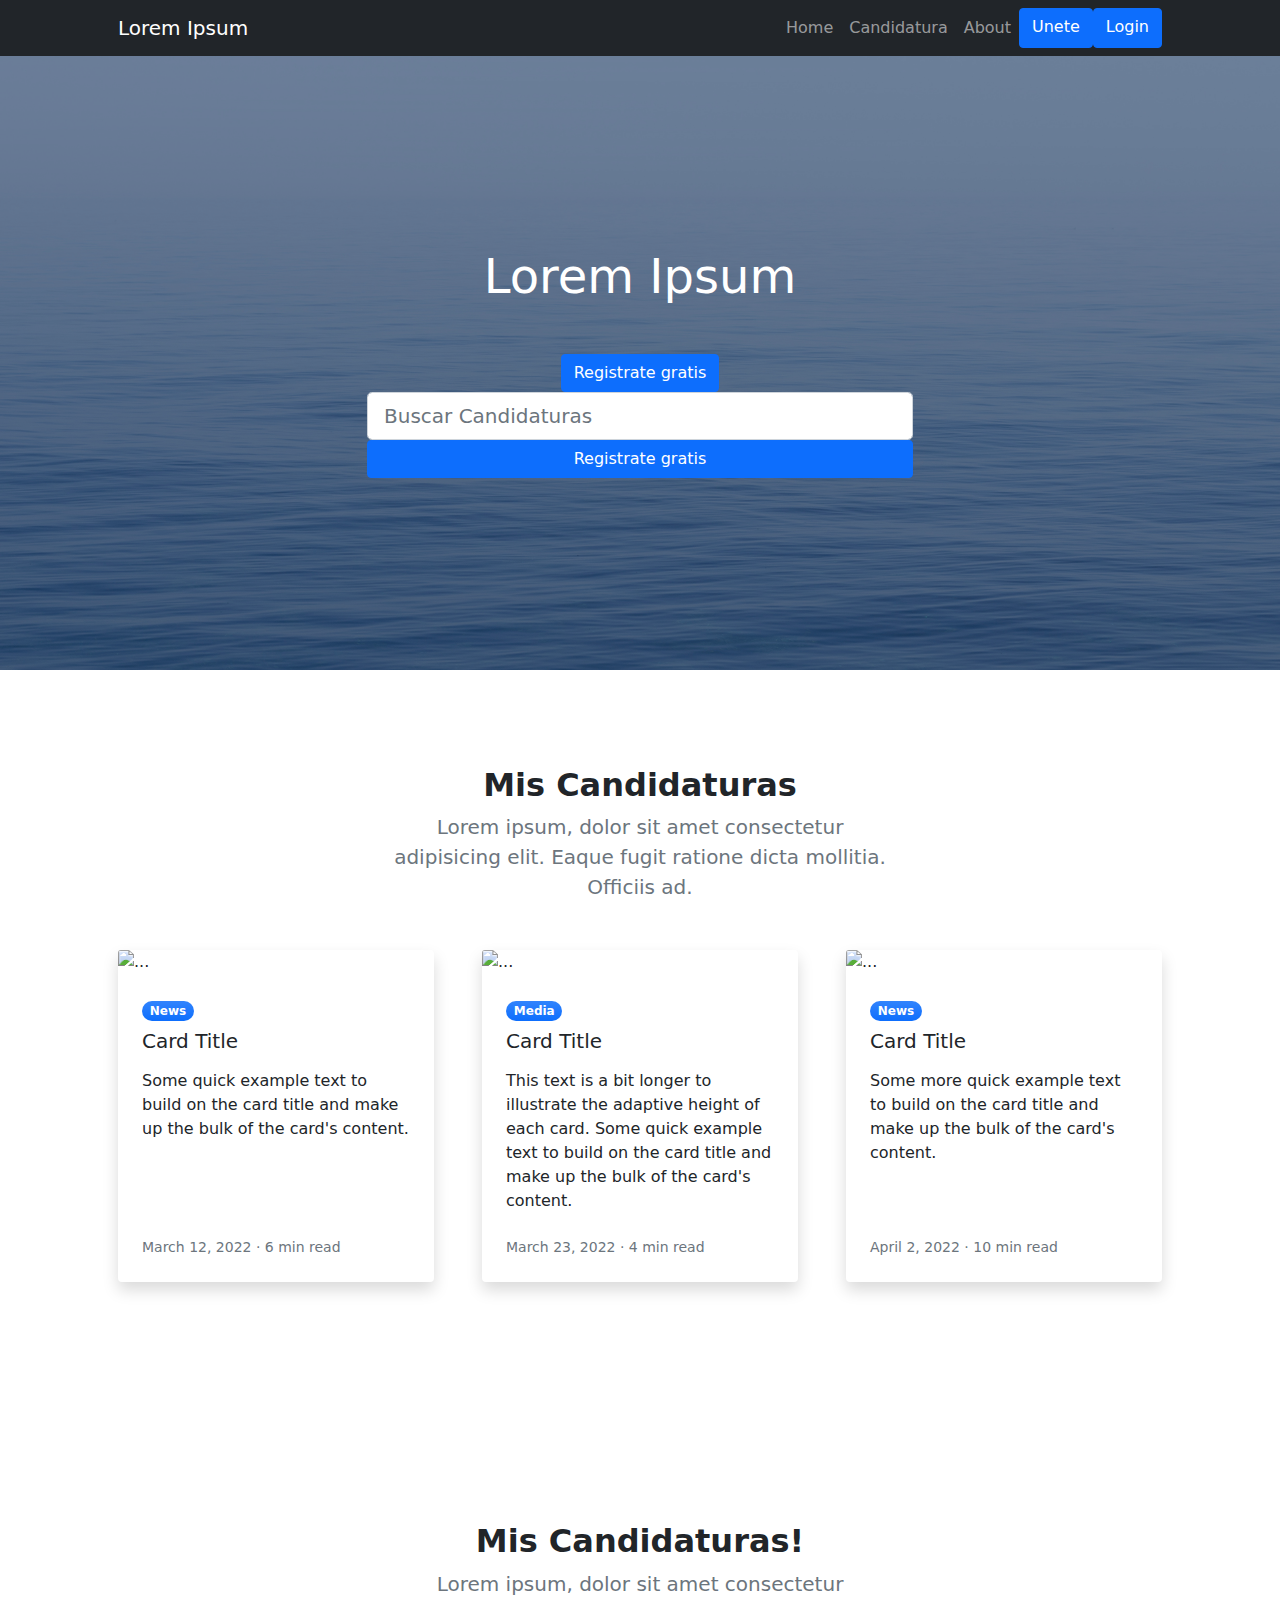
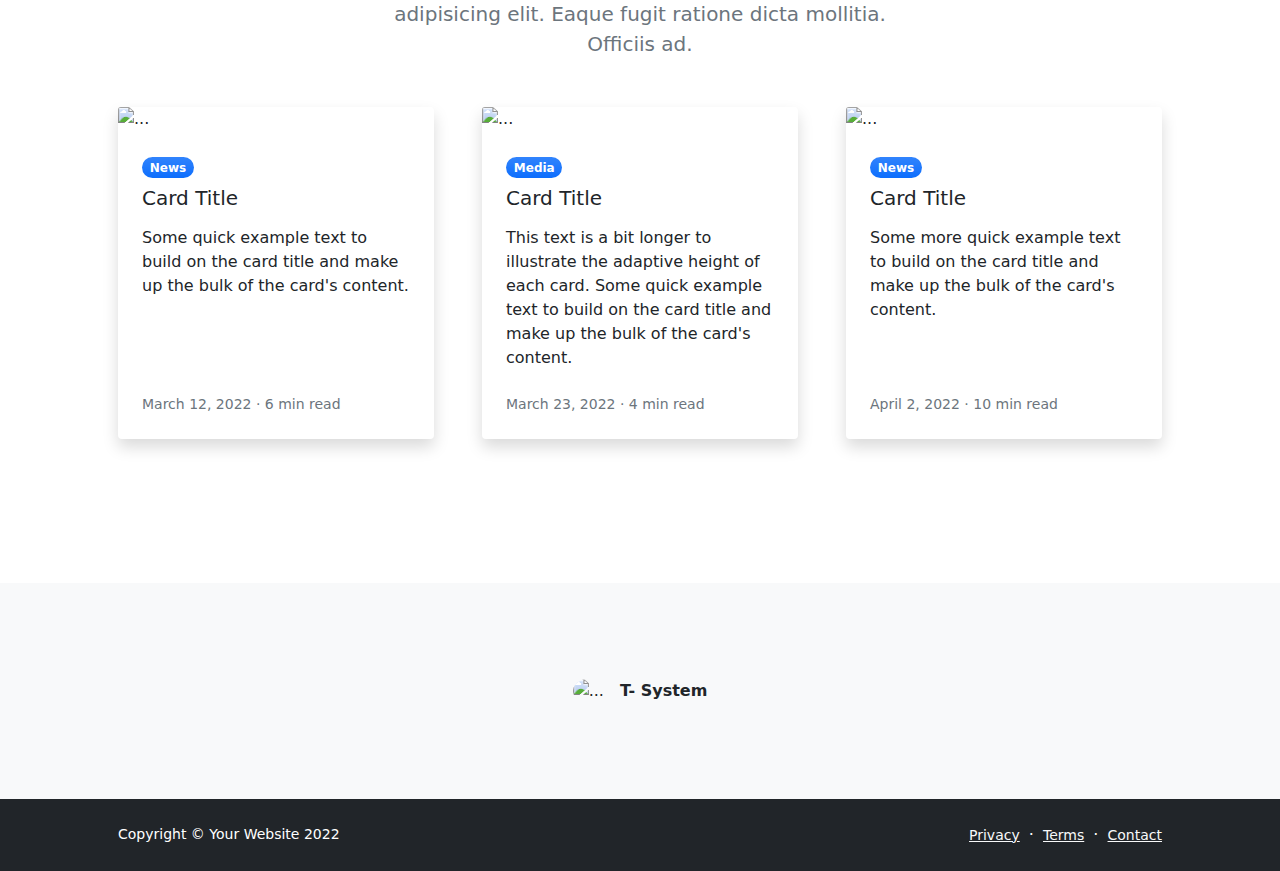
==== HOME/candidatura.html @ bc22ac8f "Vistas push" ====
<!DOCTYPE html>
<html lang="en">

<head>
    <meta charset="utf-8" />
    <meta name="viewport" content="width=device-width, initial-scale=1, shrink-to-fit=no" />
    <meta name="description" content="" />
    <meta name="author" content="" />
    <title>Modern Business - Start Bootstrap Template</title>
    <!-- Favicon-->
    <link rel="icon" type="image/x-icon" href="assets/favicon.ico" />
    <!-- Bootstrap icons-->
    <link href="https://cdn.jsdelivr.net/npm/bootstrap-icons@1.5.0/font/bootstrap-icons.css" rel="stylesheet" />
    <!-- Core theme CSS (includes Bootstrap)-->
    <link href="css/styles.css" rel="stylesheet" />
</head>

<body class="d-flex flex-column h-100">
    <main class="flex-shrink-0">
        <!-- Navigation-->
        <nav class="navbar navbar-expand-lg navbar-dark bg-dark">
            <div class="container px-5">
                <a class="navbar-brand" href="index.html">Lorem Ipsum</a>
                <button class="navbar-toggler" type="button" data-bs-toggle="collapse"
                    data-bs-target="#navbarSupportedContent" aria-controls="navbarSupportedContent"
                    aria-expanded="false" aria-label="Toggle navigation"><span
                        class="navbar-toggler-icon"></span></button>
                <div class="collapse navbar-collapse" id="navbarSupportedContent">
                    <ul class="navbar-nav ms-auto mb-2 mb-lg-0">
                        <li class="nav-item"><a class="nav-link" href="">Home</a></li>
                        <li class="nav-item"><a class="nav-link" href="">Candidatura</a></li>
                        <li class="nav-item"><a class="nav-link" href="about.html">About</a></li>
                        <a class="btn btn-primary" href="#signup">Unete</a></br>
                        <a class="btn btn-primary" href="#signup">Login</a>

                </div>
            </div>
        </nav>
        <!-- Header-->
        <header class="masthead">
            <div class="container position-relative">
                <div class="row justify-content-center">
                    <div class="col-xl-6">
                        <div class="text-center text-white">
                            <!-- Page heading-->
                            <h1 class="mb-5">Lorem Ipsum</h1>
                            <div class="col-auto"><button type="button" class="btn btn-primary">Registrate gratis</button></div>

                            <!-- Signup form-->
                            <!-- * * * * * * * * * * * * * * *-->
                            <!-- * * SB Forms Contact Form * *-->
                            <!-- * * * * * * * * * * * * * * *-->
                            <!-- This form is pre-integrated with SB Forms.-->
                            <!-- To make this form functional, sign up at-->
                            <!-- https://startbootstrap.com/solution/contact-forms-->
                            <!-- to get an API token!-->
                            <form class="form-subscribe" id="contactForm" data-sb-form-api-token="API_TOKEN">
                                <!-- Email address input-->
                                <div class="row">
                                    <div class="col-12">
                                        <input class="form-control form-control-lg" id="emailAddress" type="email" placeholder="Buscar Candidaturas"/>
                                    </div>
                                    <div class="col-12">
                                        <button type="button" style="width: 100%;" class="btn btn-primary">Registrate gratis</button>                                    </div>
                                </div>
                                <!-- Submit success message-->
                                <!---->
                                <!-- This is what your users will see when the form-->
                                <!-- has successfully submitted-->
                                <div class="d-none" id="submitSuccessMessage">
                                    <div class="text-center mb-3">
                                        <div class="fw-bolder">Form submission successful!</div>
                                        <p>To activate this form, sign up at</p>
                                        <a class="text-white" href="https://startbootstrap.com/solution/contact-forms">https://startbootstrap.com/solution/contact-forms</a>
                                    </div>
                                </div>
                                <!-- Submit error message-->
                                <!---->
                                <!-- This is what your users will see when there is-->
                                <!-- an error submitting the form-->
                                <div class="d-none" id="submitErrorMessage"><div class="text-center text-danger mb-3">Error sending message!</div></div>
                            </form>
                        </div>
                    </div>
                </div>
            </div>
        </header>
        <!-- Features section-->
        
<!-- Blog preview section-->
<section class="py-5">
    <div class="container px-5 my-5">
        <div class="row gx-5 justify-content-center">
            <div class="col-lg-8 col-xl-6">
                <div class="text-center">
                    <h2 class="fw-bolder">Mis Candidaturas</h2>
                    <p class="lead fw-normal text-muted mb-5">Lorem ipsum, dolor sit amet consectetur
                        adipisicing elit. Eaque fugit ratione dicta mollitia. Officiis ad.</p>
                </div>
            </div>
        </div>
        <div class="row gx-5">
            <div class="col-lg-4 mb-5">
                <div class="card h-100 shadow border-0">
                    <img class="card-img-top" src="https://dummyimage.com/600x350/ced4da/6c757d" alt="..." />
                    <div class="card-body p-4">
                        <div class="badge bg-primary bg-gradient rounded-pill mb-2">News</div>
                        <a class="text-decoration-none link-dark stretched-link" href="#!">
                            <h5 class="card-title mb-3">Card Title</h5>
                        </a>
                        <p class="card-text mb-0">Some quick example text to build on the card title and make up
                            the bulk of the card's content.</p>
                    </div>
                    <div class="card-footer p-4 pt-0 bg-transparent border-top-0">
                        <div class="d-flex align-items-end justify-content-between">
                            <div class="d-flex align-items-center">
                                
                                <div class="small">
                                    <div class="text-muted">March 12, 2022 &middot; 6 min read</div>
                                </div>
                            </div>
                        </div>
                    </div>
                </div>
            </div>
            <div class="col-lg-4 mb-5">
                <div class="card h-100 shadow border-0">
                    <img class="card-img-top" src="https://dummyimage.com/600x350/adb5bd/495057" alt="..." />
                    <div class="card-body p-4">
                        <div class="badge bg-primary bg-gradient rounded-pill mb-2">Media</div>
                        <a class="text-decoration-none link-dark stretched-link" href="#!">
                            <h5 class="card-title mb-3">Card Title</h5>
                        </a>
                        <p class="card-text mb-0">This text is a bit longer to illustrate the adaptive height of
                            each card. Some quick example text to build on the card title and make up the bulk
                            of the card's content.</p>
                    </div>
                    <div class="card-footer p-4 pt-0 bg-transparent border-top-0">
                        <div class="d-flex align-items-end justify-content-between">
                            <div class="d-flex align-items-center">
                                
                                <div class="small">
                                    <div class="text-muted">March 23, 2022 &middot; 4 min read</div>
                                </div>
                            </div>
                        </div>
                    </div>
                </div>
            </div>
            <div class="col-lg-4 mb-5">
                <div class="card h-100 shadow border-0">
                    <img class="card-img-top" src="https://dummyimage.com/600x350/6c757d/343a40" alt="..." />
                    <div class="card-body p-4">
                        <div class="badge bg-primary bg-gradient rounded-pill mb-2">News</div>
                        <a class="text-decoration-none link-dark stretched-link" href="#!">
                            <h5 class="card-title mb-3">Card Title</h5>
                        </a>
                        <p class="card-text mb-0">Some more quick example text to build on the card title and
                            make up the bulk of the card's content.</p>
                    </div>
                    <div class="card-footer p-4 pt-0 bg-transparent border-top-0">
                        <div class="d-flex align-items-end justify-content-between">
                            <div class="d-flex align-items-center">
                                
                                <div class="small">
                                    <div class="text-muted">April 2, 2022 &middot; 10 min read</div>
                                </div>
                            </div>
                        </div>
                    </div>
                </div>
            </div>
        </div>
    </div>
</section>

<!-- Mis candidaturas -->

<!-- Blog preview section-->
<section class="py-5">
    <div class="container px-5 my-5">
        <div class="row gx-5 justify-content-center">
            <div class="col-lg-8 col-xl-6">
                <div class="text-center">
                    <h2 class="fw-bolder">Mis Candidaturas!</h2>
                    <p class="lead fw-normal text-muted mb-5">Lorem ipsum, dolor sit amet consectetur
                        adipisicing elit. Eaque fugit ratione dicta mollitia. Officiis ad.</p>
                </div>
            </div>
        </div>
        <div class="row gx-5">
            <div class="col-lg-4 mb-5">
                <div class="card h-100 shadow border-0">
                    <img class="card-img-top" src="https://dummyimage.com/600x350/ced4da/6c757d" alt="..." />
                    <div class="card-body p-4">
                        <div class="badge bg-primary bg-gradient rounded-pill mb-2">News</div>
                        <a class="text-decoration-none link-dark stretched-link" href="#!">
                            <h5 class="card-title mb-3">Card Title</h5>
                        </a>
                        <p class="card-text mb-0">Some quick example text to build on the card title and make up
                            the bulk of the card's content.</p>
                    </div>
                    <div class="card-footer p-4 pt-0 bg-transparent border-top-0">
                        <div class="d-flex align-items-end justify-content-between">
                            <div class="d-flex align-items-center">
                                
                                <div class="small">
                                    <div class="text-muted">March 12, 2022 &middot; 6 min read</div>
                                </div>
                            </div>
                        </div>
                    </div>
                </div>
            </div>
            <div class="col-lg-4 mb-5">
                <div class="card h-100 shadow border-0">
                    <img class="card-img-top" src="https://dummyimage.com/600x350/adb5bd/495057" alt="..." />
                    <div class="card-body p-4">
                        <div class="badge bg-primary bg-gradient rounded-pill mb-2">Media</div>
                        <a class="text-decoration-none link-dark stretched-link" href="#!">
                            <h5 class="card-title mb-3">Card Title</h5>
                        </a>
                        <p class="card-text mb-0">This text is a bit longer to illustrate the adaptive height of
                            each card. Some quick example text to build on the card title and make up the bulk
                            of the card's content.</p>
                    </div>
                    <div class="card-footer p-4 pt-0 bg-transparent border-top-0">
                        <div class="d-flex align-items-end justify-content-between">
                            <div class="d-flex align-items-center">
                                
                                <div class="small">
                                    <div class="text-muted">March 23, 2022 &middot; 4 min read</div>
                                </div>
                            </div>
                        </div>
                    </div>
                </div>
            </div>
            <div class="col-lg-4 mb-5">
                <div class="card h-100 shadow border-0">
                    <img class="card-img-top" src="https://dummyimage.com/600x350/6c757d/343a40" alt="..." />
                    <div class="card-body p-4">
                        <div class="badge bg-primary bg-gradient rounded-pill mb-2">News</div>
                        <a class="text-decoration-none link-dark stretched-link" href="#!">
                            <h5 class="card-title mb-3">Card Title</h5>
                        </a>
                        <p class="card-text mb-0">Some more quick example text to build on the card title and
                            make up the bulk of the card's content.</p>
                    </div>
                    <div class="card-footer p-4 pt-0 bg-transparent border-top-0">
                        <div class="d-flex align-items-end justify-content-between">
                            <div class="d-flex align-items-center">
                                
                                <div class="small">
                                    <div class="text-muted">April 2, 2022 &middot; 10 min read</div>
                                </div>
                            </div>
                        </div>
                    </div>
                </div>
            </div>
        </div>        
    </div>
</section>

        
        <!-- Testimonial section-->
        <div class="py-5 bg-light">
            <div class="container px-5 my-5">
                <div class="row gx-5 justify-content-center">
                    <div class="col-lg-10 col-xl-7">
                        <div class="text-center">
                            <div class="d-flex align-items-center justify-content-center">
                                <img class="rounded-circle me-3" src="https://dummyimage.com/40x40/ced4da/6c757d"
                                    alt="..." />
                                <div class="fw-bold">
                                    T- System

                                </div>
                            </div>
                        </div>
                    </div>
                </div>
            </div>
        </div>
       
    </main>
    <!-- Footer-->
    <footer class="bg-dark py-4 mt-auto">
        <div class="container px-5">
            <div class="row align-items-center justify-content-between flex-column flex-sm-row">
                <div class="col-auto">
                    <div class="small m-0 text-white">Copyright &copy; Your Website 2022</div>
                </div>
                <div class="col-auto">
                    <a class="link-light small" href="#!">Privacy</a>
                    <span class="text-white mx-1">&middot;</span>
                    <a class="link-light small" href="#!">Terms</a>
                    <span class="text-white mx-1">&middot;</span>
                    <a class="link-light small" href="#!">Contact</a>
                </div>
            </div>
        </div>
    </footer>
    <!-- Bootstrap core JS-->
    <script src="https://cdn.jsdelivr.net/npm/bootstrap@5.1.3/dist/js/bootstrap.bundle.min.js"></script>
    <!-- Core theme JS-->
    <script src="js/scripts.js"></script>
</body>

</html>
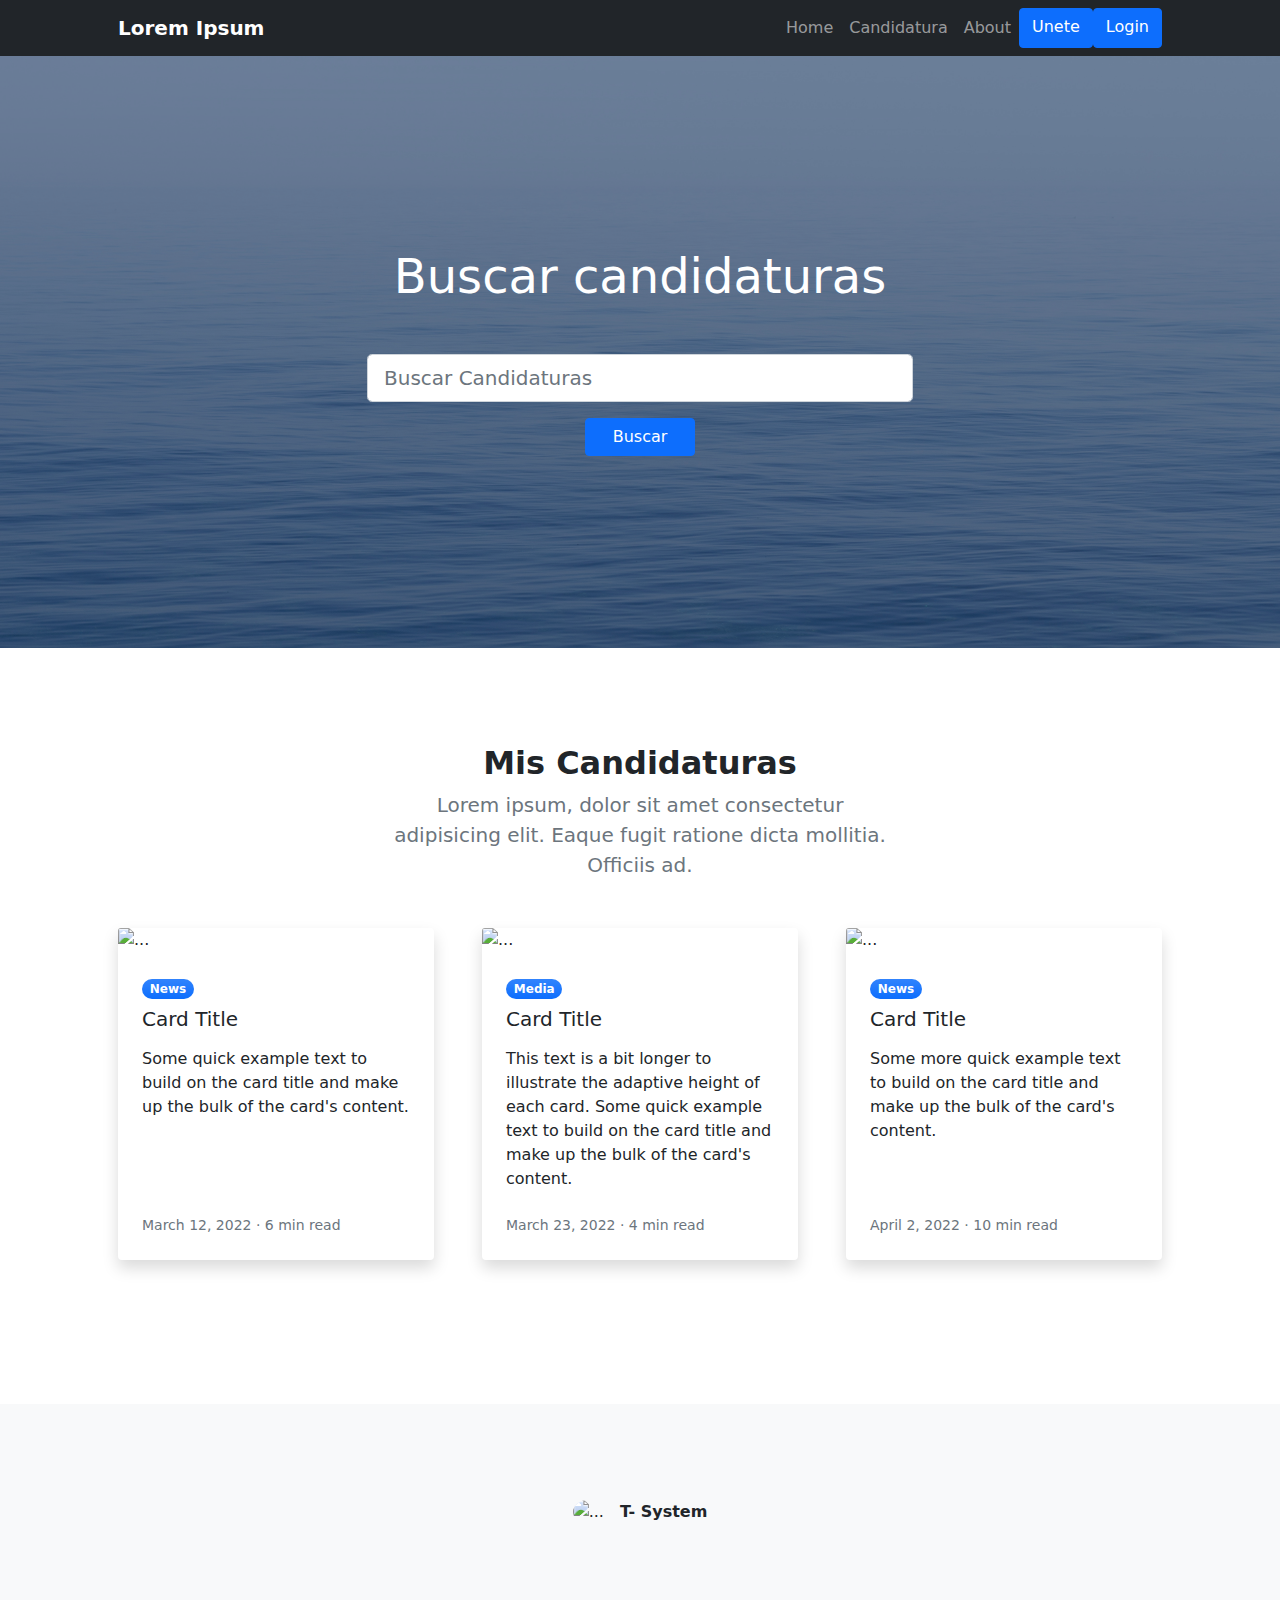
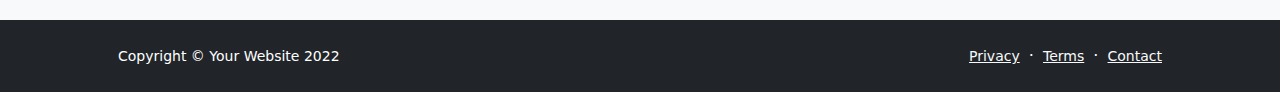
==== commit 1ef7239b: "about cambiado" ====
--- a/HOME/candidatura.html
+++ b/HOME/candidatura.html
@@ -43,25 +43,14 @@
                     <div class="col-xl-6">
                         <div class="text-center text-white">
                             <!-- Page heading-->
-                            <h1 class="mb-5">Lorem Ipsum</h1>
-                            <div class="col-auto"><button type="button" class="btn btn-primary">Registrate gratis</button></div>
-
-                            <!-- Signup form-->
-                            <!-- * * * * * * * * * * * * * * *-->
-                            <!-- * * SB Forms Contact Form * *-->
-                            <!-- * * * * * * * * * * * * * * *-->
-                            <!-- This form is pre-integrated with SB Forms.-->
-                            <!-- To make this form functional, sign up at-->
-                            <!-- https://startbootstrap.com/solution/contact-forms-->
-                            <!-- to get an API token!-->
-                            <form class="form-subscribe" id="contactForm" data-sb-form-api-token="API_TOKEN">
+                            <h1 class="mb-5">Buscar candidaturas</h1>
                                 <!-- Email address input-->
                                 <div class="row">
                                     <div class="col-12">
-                                        <input class="form-control form-control-lg" id="emailAddress" type="email" placeholder="Buscar Candidaturas"/>
+                                        <input class="form-control form-control-lg" id="buscarCandidatura" type="text" placeholder="Buscar Candidaturas"/>
                                     </div>
-                                    <div class="col-12">
-                                        <button type="button" style="width: 100%;" class="btn btn-primary">Registrate gratis</button>                                    </div>
+                                    <div class="col-12 mt-3">
+                                        <button type="button" style="width: 20%;" class="btn btn-primary">Buscar</button>                                    </div>
                                 </div>
                                 <!-- Submit success message-->
                                 <!---->
@@ -173,94 +162,6 @@
         </div>
     </div>
 </section>
-
-<!-- Mis candidaturas -->
-
-<!-- Blog preview section-->
-<section class="py-5">
-    <div class="container px-5 my-5">
-        <div class="row gx-5 justify-content-center">
-            <div class="col-lg-8 col-xl-6">
-                <div class="text-center">
-                    <h2 class="fw-bolder">Mis Candidaturas!</h2>
-                    <p class="lead fw-normal text-muted mb-5">Lorem ipsum, dolor sit amet consectetur
-                        adipisicing elit. Eaque fugit ratione dicta mollitia. Officiis ad.</p>
-                </div>
-            </div>
-        </div>
-        <div class="row gx-5">
-            <div class="col-lg-4 mb-5">
-                <div class="card h-100 shadow border-0">
-                    <img class="card-img-top" src="https://dummyimage.com/600x350/ced4da/6c757d" alt="..." />
-                    <div class="card-body p-4">
-                        <div class="badge bg-primary bg-gradient rounded-pill mb-2">News</div>
-                        <a class="text-decoration-none link-dark stretched-link" href="#!">
-                            <h5 class="card-title mb-3">Card Title</h5>
-                        </a>
-                        <p class="card-text mb-0">Some quick example text to build on the card title and make up
-                            the bulk of the card's content.</p>
-                    </div>
-                    <div class="card-footer p-4 pt-0 bg-transparent border-top-0">
-                        <div class="d-flex align-items-end justify-content-between">
-                            <div class="d-flex align-items-center">
-                                
-                                <div class="small">
-                                    <div class="text-muted">March 12, 2022 &middot; 6 min read</div>
-                                </div>
-                            </div>
-                        </div>
-                    </div>
-                </div>
-            </div>
-            <div class="col-lg-4 mb-5">
-                <div class="card h-100 shadow border-0">
-                    <img class="card-img-top" src="https://dummyimage.com/600x350/adb5bd/495057" alt="..." />
-                    <div class="card-body p-4">
-                        <div class="badge bg-primary bg-gradient rounded-pill mb-2">Media</div>
-                        <a class="text-decoration-none link-dark stretched-link" href="#!">
-                            <h5 class="card-title mb-3">Card Title</h5>
-                        </a>
-                        <p class="card-text mb-0">This text is a bit longer to illustrate the adaptive height of
-                            each card. Some quick example text to build on the card title and make up the bulk
-                            of the card's content.</p>
-                    </div>
-                    <div class="card-footer p-4 pt-0 bg-transparent border-top-0">
-                        <div class="d-flex align-items-end justify-content-between">
-                            <div class="d-flex align-items-center">
-                                
-                                <div class="small">
-                                    <div class="text-muted">March 23, 2022 &middot; 4 min read</div>
-                                </div>
-                            </div>
-                        </div>
-                    </div>
-                </div>
-            </div>
-            <div class="col-lg-4 mb-5">
-                <div class="card h-100 shadow border-0">
-                    <img class="card-img-top" src="https://dummyimage.com/600x350/6c757d/343a40" alt="..." />
-                    <div class="card-body p-4">
-                        <div class="badge bg-primary bg-gradient rounded-pill mb-2">News</div>
-                        <a class="text-decoration-none link-dark stretched-link" href="#!">
-                            <h5 class="card-title mb-3">Card Title</h5>
-                        </a>
-                        <p class="card-text mb-0">Some more quick example text to build on the card title and
-                            make up the bulk of the card's content.</p>
-                    </div>
-                    <div class="card-footer p-4 pt-0 bg-transparent border-top-0">
-                        <div class="d-flex align-items-end justify-content-between">
-                            <div class="d-flex align-items-center">
-                                
-                                <div class="small">
-                                    <div class="text-muted">April 2, 2022 &middot; 10 min read</div>
-                                </div>
-                            </div>
-                        </div>
-                    </div>
-                </div>
-            </div>
-        </div>        
-    </div>
 </section>
 
         
